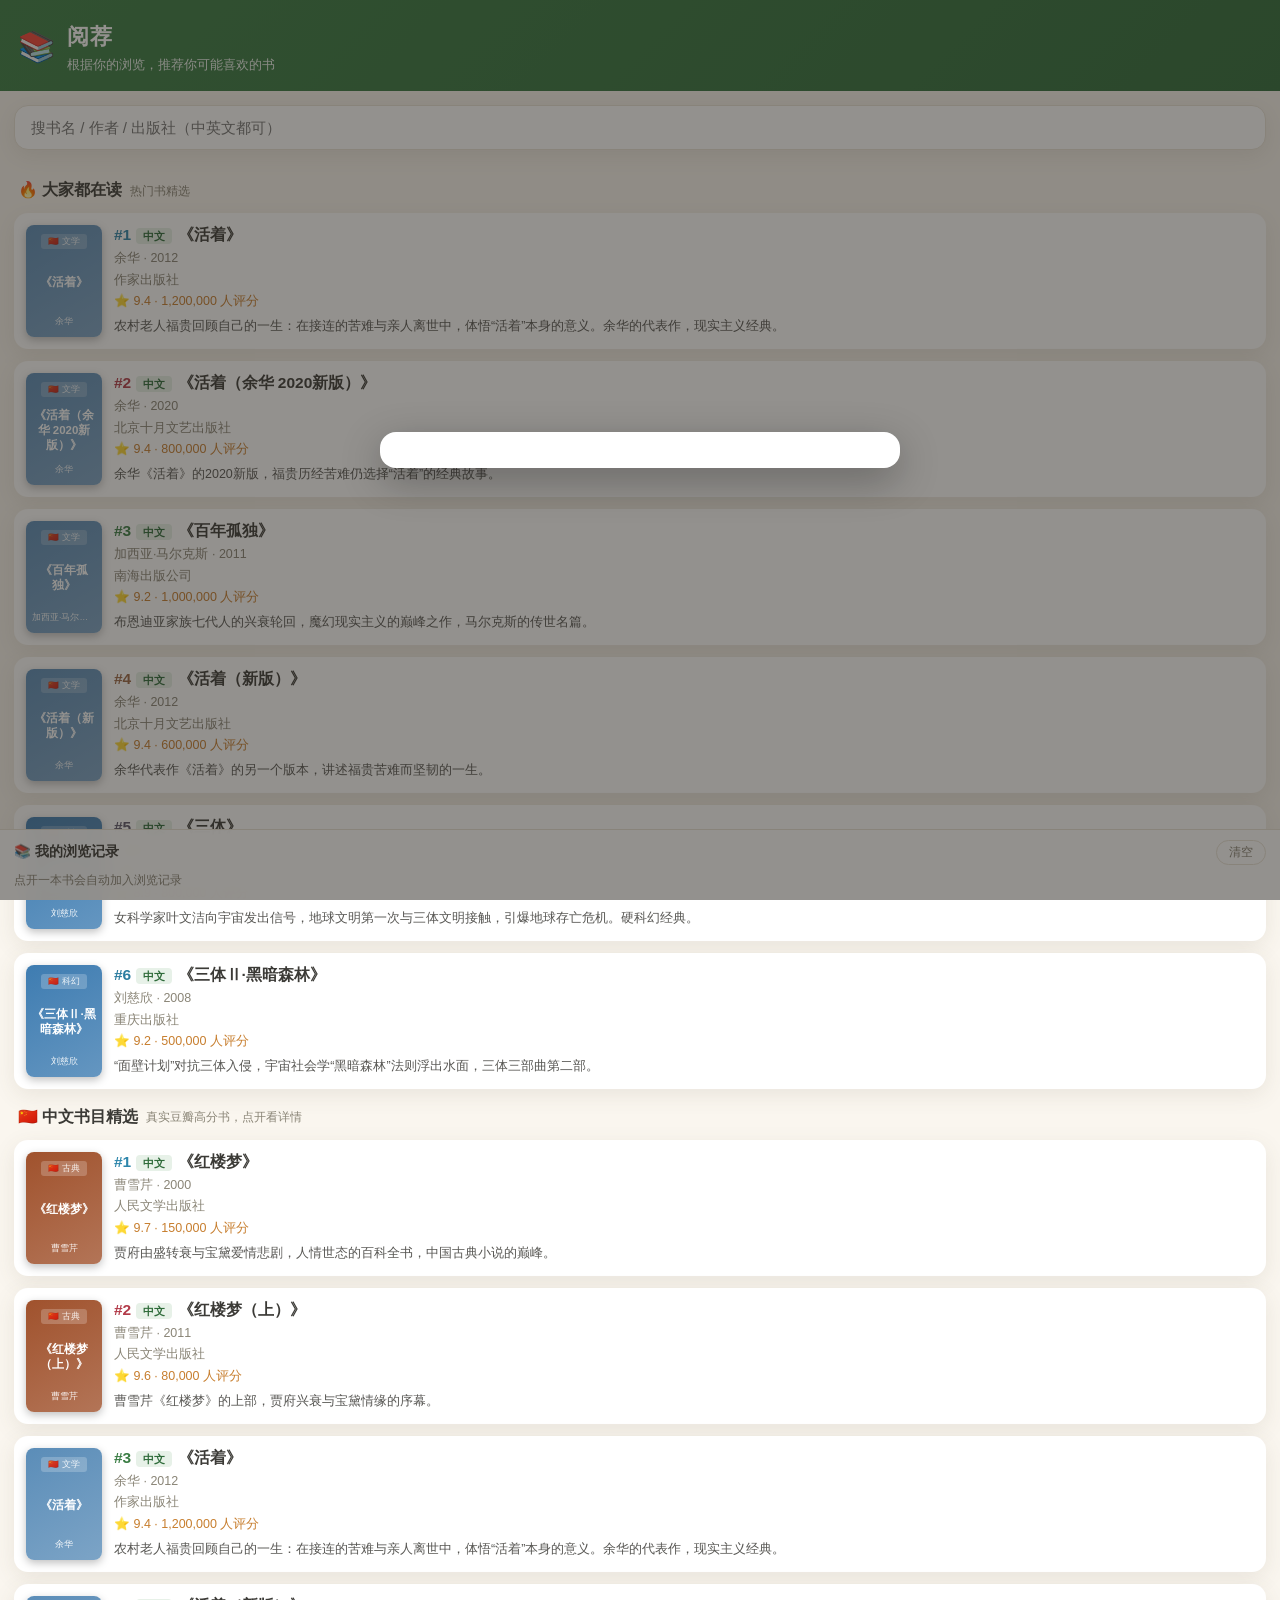
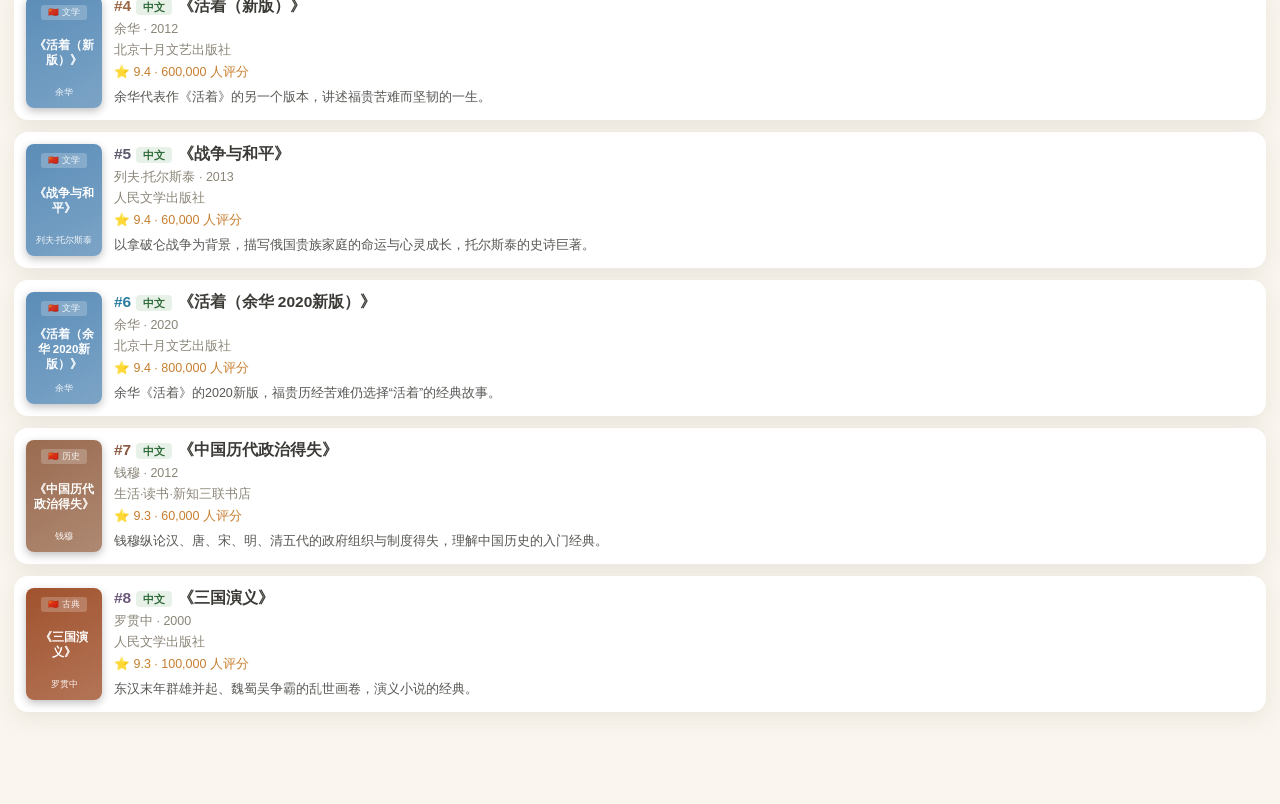
==== pwa/index.html @ 37c0f33e "PWA 纯前端站点：手机可打开、行为推荐、样式封面、数据打包脚本" ====
<!DOCTYPE html>
<html lang="zh-CN">
<head>
<meta charset="UTF-8">
<meta name="viewport" content="width=device-width, initial-scale=1.0, viewport-fit=cover">
<meta name="theme-color" content="#3a7d44">
<meta name="description" content="一个简单的书籍推荐应用，根据你的浏览自动推荐你可能喜欢的书">
<title>阅荐 · 书籍推荐</title>
<link rel="manifest" href="manifest.json">
<link rel="apple-touch-icon" href="icons/icon-192.png">
<link rel="stylesheet" href="style.css">
</head>
<body>

<header class="topbar">
  <div class="brand">
    <span class="logo">📚</span>
    <div class="brand-txt">
      <h1>阅荐</h1>
      <p>根据你的浏览，推荐你可能喜欢的书</p>
    </div>
  </div>
</header>

<!-- 搜索 -->
<section class="search-wrap">
  <input id="search-input" type="search" placeholder="搜书名 / 作者 / 出版社（中英文都可）" autocomplete="off">
</section>

<!-- 主内容 -->
<main id="main"></main>

<!-- 底部：浏览记录 / 清空 -->
<footer class="foot" id="foot">
  <div class="foot-head">
    <span>📚 我的浏览记录</span>
    <button id="clear-btn" class="ghost">清空</button>
  </div>
  <div id="history" class="history"></div>
</footer>

<!-- 详情弹窗 -->
<div id="overlay" class="overlay" hidden>
  <div class="modal" id="modal"></div>
</div>

<script src="app.js"></script>
<script>
if("serviceWorker" in navigator){
  window.addEventListener("load", ()=>{ navigator.serviceWorker.register("sw.js").catch(()=>{}); });
}
</script>
</body>
</html>
---- pwa/style.css ----
/* 阅荐 · 书籍推荐 —— 移动端优先，温暖纸质风，不依赖外网 */
:root{
  --paper:#faf6ef;      /* 纸面 */
  --card:#ffffff;
  --ink:#3b3a36;        /* 正文 */
  --sub:#8a8577;        /* 次要文字 */
  --line:#eae4d8;       /* 分隔线 */
  --accent:#3a7d44;     /* 主色 绿 */
  --accent2:#b08d57;    /* 辅色 棕 */
  --accent3:#2E86AB;    /* 蓝 */
  --radius:14px;
  --shadow:0 6px 22px rgba(90,80,60,.10);
}
*{box-sizing:border-box;-webkit-tap-highlight-color:transparent}
html,body{margin:0;padding:0}
body{
  background:var(--paper);
  color:var(--ink);
  font-family:-apple-system,BlinkMacSystemFont,"PingFang SC","Microsoft YaHei",sans-serif;
  line-height:1.55;
  padding-bottom:72px;
}

/* 顶栏 */
.topbar{
  background:linear-gradient(135deg,var(--accent) 0%,#2f6b3a 100%);
  color:#fff;
  padding:20px 18px 16px;
}
.brand{display:flex;align-items:center;gap:12px}
.logo{font-size:30px}
.brand-txt h1{margin:0;font-size:22px;letter-spacing:1px}
.brand-txt p{margin:2px 0 0;font-size:12.5px;opacity:.9}

/* 搜索 */
.search-wrap{padding:14px 14px 4px}
#search-input{
  width:100%;padding:13px 16px;font-size:15px;border:1px solid var(--line);
  border-radius:var(--radius);background:#fff;color:var(--ink);
  box-shadow:var(--shadow);outline:none;
}
#search-input:focus{border-color:var(--accent)}

/* 主内容 */
main{padding:8px 14px}
.section-title{
  font-size:16px;font-weight:700;margin:16px 4px 10px;
  display:flex;align-items:center;gap:8px;
}
.section-title .sub{font-size:12px;font-weight:400;color:var(--sub)}

/* 图书卡片 */
.book-card{
  background:var(--card);border-radius:var(--radius);box-shadow:var(--shadow);
  padding:12px;margin-bottom:12px;display:flex;gap:12px;cursor:pointer;
  transition:transform .06s ease;
}
.book-card:active{transform:scale(.985)}
.cover{
  width:76px;height:112px;border-radius:8px;flex-shrink:0;
  display:flex;flex-direction:column;align-items:center;justify-content:space-between;
  padding:9px 6px;color:#fff;text-align:center;box-shadow:0 3px 8px rgba(0,0,0,.25);
}
.cover .chip{
  font-size:8.5px;opacity:.9;background:rgba(255,255,255,.24);
  border-radius:3px;padding:1px 7px;max-width:100%;
  overflow:hidden;white-space:nowrap;text-overflow:ellipsis;
}
.cover .ctitle{
  font-size:11.5px;font-weight:700;line-height:1.3;word-break:break-all;
  display:-webkit-box;-webkit-line-clamp:4;-webkit-box-orient:vertical;overflow:hidden;
}
.cover .cauthor{font-size:8.5px;opacity:.92;max-width:100%;overflow:hidden;white-space:nowrap;text-overflow:ellipsis}
.book-info{flex:1;min-width:0}
.book-info h3{margin:0 0 3px;font-size:15.5px;line-height:1.35}
.book-info .meta{font-size:12.5px;color:var(--sub);margin:2px 0}
.book-info .stars{color:#c77e2e;font-size:12.5px}
.book-info .desc{
  font-size:12.5px;color:var(--ink);opacity:.85;margin-top:6px;
  display:-webkit-box;-webkit-line-clamp:2;-webkit-box-orient:vertical;overflow:hidden;
}
.chip-lang{
  display:inline-block;font-size:10.5px;padding:1px 7px;border-radius:4px;margin-right:6px;
}
.chip-cn{background:#e7f1e8;color:#2f6b3a}
.chip-en{background:#e7eff5;color:#2E86AB}

/* 占位/空态 */
.empty{padding:30px 16px;text-align:center;color:var(--sub);font-size:14px}

/* 底部浏览记录 */
.foot{
  position:fixed;left:0;right:0;bottom:0;z-index:20;
  background:rgba(255,255,255,.96);backdrop-filter:blur(8px);
  border-top:1px solid var(--line);padding:10px 14px;
  max-height:44vh;overflow:auto;
}
.foot-head{display:flex;align-items:center;justify-content:space-between;font-size:13.5px;font-weight:700;margin-bottom:6px}
.history{display:flex;flex-wrap:wrap;gap:6px}
.history .tag{
  background:#f0ebe0;border:1px solid var(--line);border-radius:14px;
  padding:4px 12px;font-size:12.5px;cursor:pointer;max-width:100%;
  overflow:hidden;white-space:nowrap;text-overflow:ellipsis;
}
button.ghost{
  background:none;border:1px solid var(--line);color:var(--sub);
  border-radius:14px;padding:3px 12px;font-size:12px;cursor:pointer;
}
button.ghost:active{background:#f0ebe0}

/* 弹窗 */
.overlay{
  position:fixed;inset:0;z-index:40;background:rgba(40,36,30,.5);
  display:flex;align-items:center;justify-content:center;padding:18px;
}
.modal{
  background:var(--card);border-radius:16px;width:100%;max-width:520px;
  max-height:88vh;overflow:auto;box-shadow:0 12px 40px rgba(0,0,0,.3);padding:18px;
}
.modal-head{display:flex;gap:14px;align-items:flex-start}
.modal .cover{width:96px;height:142px}
.modal h2{margin:0 0 6px;font-size:19px;line-height:1.3}
.modal .meta{font-size:13px;color:var(--sub);margin:3px 0}
.modal .desc-block{margin-top:14px;border-top:1px solid var(--line);padding-top:12px}
.modal .desc-block h4{margin:0 0 6px;font-size:13.5px;color:var(--accent)}
.modal .desc-body{font-size:13.5px;line-height:1.7;color:var(--ink)}
.modal-close{
  margin-top:16px;width:100%;padding:11px;border:none;border-radius:var(--radius);
  background:var(--accent);color:#fff;font-size:15px;cursor:pointer;
}

/* 点赞提示 */
.toast{
  position:fixed;bottom:110px;left:50%;transform:translateX(-50%);z-index:60;
  background:var(--ink);color:#fff;padding:9px 16px;border-radius:20px;font-size:13px;
  opacity:0;pointer-events:none;transition:opacity .25s;
}
.toast.show{opacity:.95}
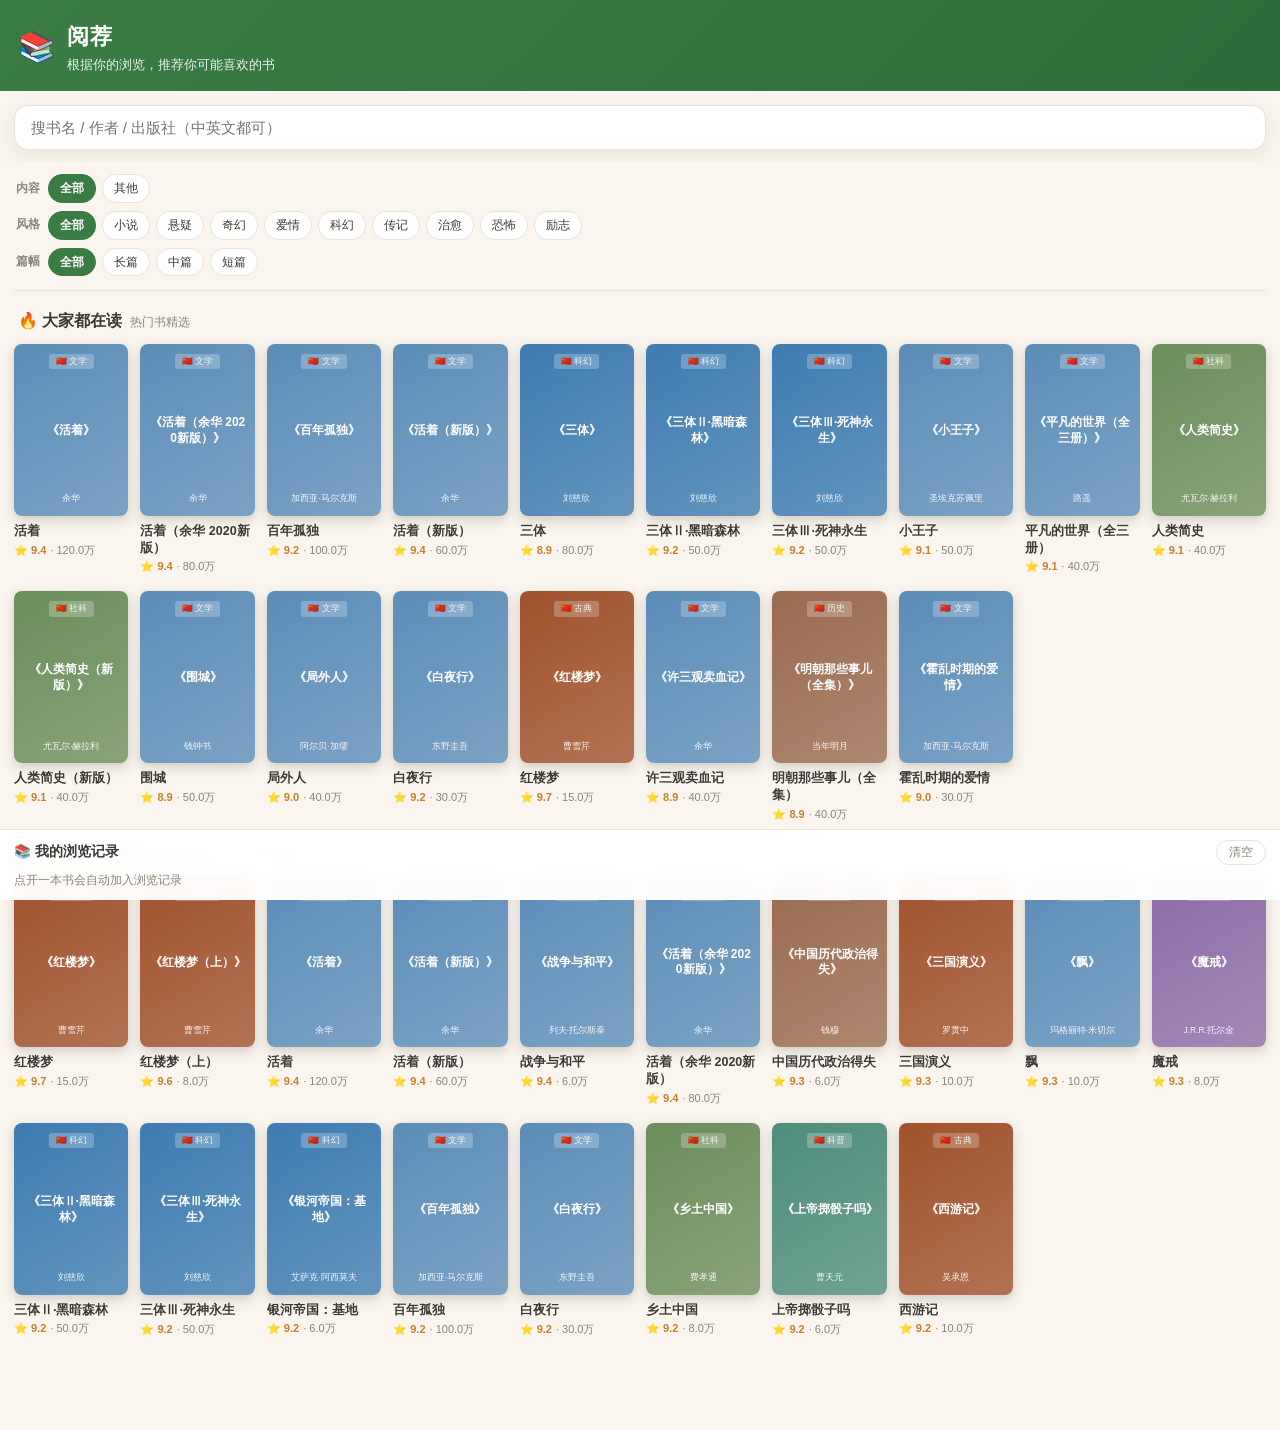
==== commit 0953d349: "fix: SW改网络优先+版本号bump，解决缓存导致旧版不更新" ====
--- a/pwa/index.html
+++ b/pwa/index.html
@@ -8,7 +8,7 @@
 <title>阅荐 · 书籍推荐</title>
 <link rel="manifest" href="manifest.json">
 <link rel="apple-touch-icon" href="icons/icon-192.png">
-<link rel="stylesheet" href="style.css">
+<link rel="stylesheet" href="style.css?v=2">
 </head>
 <body>
 
@@ -44,7 +44,7 @@
   <div class="modal" id="modal"></div>
 </div>
 
-<script src="app.js"></script>
+<script src="app.js?v=2"></script>
 <script>
 if("serviceWorker" in navigator){
   window.addEventListener("load", ()=>{ navigator.serviceWorker.register("sw.js").catch(()=>{}); });
--- a/pwa/style.css
+++ b/pwa/style.css
@@ -1,4 +1,4 @@
-/* 阅荐 · 书籍推荐 —— 移动端优先，温暖纸质风，不依赖外网 */
+/* 阅荐 · 书籍推荐 —— 阅读App风封面网格，温暖纸质，不依赖外网 */
 :root{
   --paper:#faf6ef;      /* 纸面 */
   --card:#ffffff;
@@ -10,6 +10,7 @@
   --accent3:#2E86AB;    /* 蓝 */
   --radius:14px;
   --shadow:0 6px 22px rgba(90,80,60,.10);
+  --shadow-hover:0 16px 34px rgba(60,50,35,.22);
 }
 *{box-sizing:border-box;-webkit-tap-highlight-color:transparent}
 html,body{margin:0;padding:0}
@@ -24,8 +25,7 @@
 /* 顶栏 */
 .topbar{
   background:linear-gradient(135deg,var(--accent) 0%,#2f6b3a 100%);
-  color:#fff;
-  padding:20px 18px 16px;
+  color:#fff;padding:20px 18px 16px;
 }
 .brand{display:flex;align-items:center;gap:12px}
 .logo{font-size:30px}
@@ -42,43 +42,65 @@
 #search-input:focus{border-color:var(--accent)}
 
 /* 主内容 */
-main{padding:8px 14px}
+main{padding:8px 14px 20px}
 .section-title{
-  font-size:16px;font-weight:700;margin:16px 4px 10px;
-  display:flex;align-items:center;gap:8px;
+  font-size:16px;font-weight:700;margin:18px 4px 10px;
+  display:flex;align-items:baseline;gap:8px;
 }
 .section-title .sub{font-size:12px;font-weight:400;color:var(--sub)}
 
-/* 图书卡片 */
-.book-card{
-  background:var(--card);border-radius:var(--radius);box-shadow:var(--shadow);
-  padding:12px;margin-bottom:12px;display:flex;gap:12px;cursor:pointer;
-  transition:transform .06s ease;
+/* ---------- 分类筛选栏 ---------- */
+.filter-bar{
+  position:sticky;top:0;z-index:15;background:var(--paper);
+  padding:8px 0 10px;border-bottom:1px solid var(--line);
 }
-.book-card:active{transform:scale(.985)}
-.cover{
-  width:76px;height:112px;border-radius:8px;flex-shrink:0;
+.filter-row{display:flex;align-items:center;gap:6px;overflow-x:auto;padding:4px 2px;scrollbar-width:none}
+.filter-row::-webkit-scrollbar{display:none}
+.filter-label{font-size:11.5px;color:var(--sub);flex-shrink:0;font-weight:600;margin-right:2px}
+.fchip{
+  flex-shrink:0;font-size:12px;padding:4px 11px;border-radius:14px;cursor:pointer;
+  background:#fff;border:1px solid var(--line);color:var(--ink);transition:all .15s;white-space:nowrap;
+}
+.fchip.on{background:var(--accent);border-color:var(--accent);color:#fff;font-weight:600}
+
+/* ---------- 书封面网格 ---------- */
+.book-grid{
+  display:grid;gap:16px 12px;
+  grid-template-columns:repeat(auto-fill,minmax(104px,1fr));
+}
+.book-item{cursor:pointer;min-width:0}
+.book-item .cover{
+  width:100%;aspect-ratio:2/3;border-radius:8px;position:relative;overflow:hidden;
   display:flex;flex-direction:column;align-items:center;justify-content:space-between;
-  padding:9px 6px;color:#fff;text-align:center;box-shadow:0 3px 8px rgba(0,0,0,.25);
+  padding:10px 7px;color:#fff;text-align:center;
+  box-shadow:0 4px 12px rgba(60,50,35,.22);
+  transition:transform .22s cubic-bezier(.2,.7,.3,1), box-shadow .22s ease;
 }
 .cover .chip{
-  font-size:8.5px;opacity:.9;background:rgba(255,255,255,.24);
+  font-size:8.5px;opacity:.92;background:rgba(255,255,255,.26);
   border-radius:3px;padding:1px 7px;max-width:100%;
   overflow:hidden;white-space:nowrap;text-overflow:ellipsis;
 }
 .cover .ctitle{
-  font-size:11.5px;font-weight:700;line-height:1.3;word-break:break-all;
+  font-size:12px;font-weight:700;line-height:1.32;word-break:break-all;
   display:-webkit-box;-webkit-line-clamp:4;-webkit-box-orient:vertical;overflow:hidden;
 }
 .cover .cauthor{font-size:8.5px;opacity:.92;max-width:100%;overflow:hidden;white-space:nowrap;text-overflow:ellipsis}
-.book-info{flex:1;min-width:0}
-.book-info h3{margin:0 0 3px;font-size:15.5px;line-height:1.35}
-.book-info .meta{font-size:12.5px;color:var(--sub);margin:2px 0}
-.book-info .stars{color:#c77e2e;font-size:12.5px}
-.book-info .desc{
-  font-size:12.5px;color:var(--ink);opacity:.85;margin-top:6px;
+/* 封面下方文字 */
+.bi-title{
+  font-size:12.5px;margin-top:7px;line-height:1.35;font-weight:600;color:var(--ink);
   display:-webkit-box;-webkit-line-clamp:2;-webkit-box-orient:vertical;overflow:hidden;
 }
+.bi-meta{font-size:11px;color:var(--sub);margin-top:2px;display:flex;align-items:center;gap:4px}
+.bi-meta .stars{color:#c77e2e;font-weight:600}
+
+/* 桌面端悬停特效（手机/平板无 hover 则不触发） */
+@media (hover:hover) and (pointer:fine){
+  .book-item:hover .cover{transform:translateY(-8px) scale(1.05);box-shadow:var(--shadow-shadow,var(--shadow-hover))}
+  .book-item:hover .bi-title{color:var(--accent)}
+}
+.book-item:active .cover{transform:scale(.97)}
+
 .chip-lang{
   display:inline-block;font-size:10.5px;padding:1px 7px;border-radius:4px;margin-right:6px;
 }
@@ -86,7 +108,7 @@
 .chip-en{background:#e7eff5;color:#2E86AB}
 
 /* 占位/空态 */
-.empty{padding:30px 16px;text-align:center;color:var(--sub);font-size:14px}
+.empty{padding:36px 16px;text-align:center;color:var(--sub);font-size:14px}
 
 /* 底部浏览记录 */
 .foot{
@@ -113,14 +135,17 @@
   position:fixed;inset:0;z-index:40;background:rgba(40,36,30,.5);
   display:flex;align-items:center;justify-content:center;padding:18px;
 }
+.overlay[hidden]{display:none;}
 .modal{
   background:var(--card);border-radius:16px;width:100%;max-width:520px;
   max-height:88vh;overflow:auto;box-shadow:0 12px 40px rgba(0,0,0,.3);padding:18px;
 }
 .modal-head{display:flex;gap:14px;align-items:flex-start}
-.modal .cover{width:96px;height:142px}
+.modal .cover{width:110px;height:165px;flex-shrink:0}
 .modal h2{margin:0 0 6px;font-size:19px;line-height:1.3}
 .modal .meta{font-size:13px;color:var(--sub);margin:3px 0}
+.modal .tags{margin-top:8px;display:flex;flex-wrap:wrap;gap:6px}
+.modal .tags .t{font-size:11px;background:#f0ebe0;border-radius:10px;padding:2px 9px;color:var(--accent2)}
 .modal .desc-block{margin-top:14px;border-top:1px solid var(--line);padding-top:12px}
 .modal .desc-block h4{margin:0 0 6px;font-size:13.5px;color:var(--accent)}
 .modal .desc-body{font-size:13.5px;line-height:1.7;color:var(--ink)}
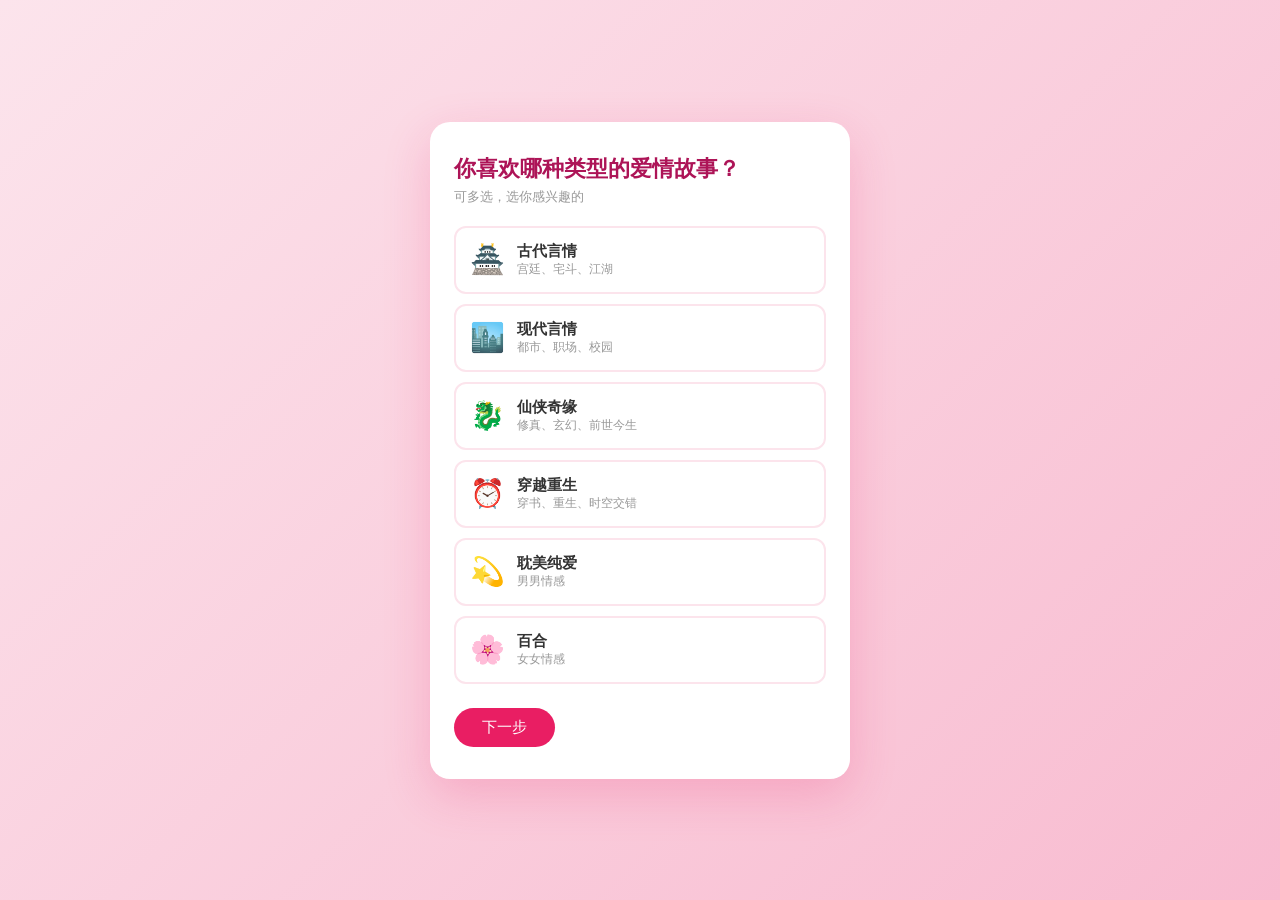
==== commit 866aff07: "转型言情: 首屏问卷+横向卡片流+粉系UI, 1191本" ====
--- a/pwa/index.html
+++ b/pwa/index.html
@@ -3,48 +3,50 @@
 <head>
 <meta charset="UTF-8">
 <meta name="viewport" content="width=device-width, initial-scale=1.0, viewport-fit=cover">
-<meta name="theme-color" content="#3a7d44">
-<meta name="description" content="一个简单的书籍推荐应用，根据你的浏览自动推荐你可能喜欢的书">
-<title>阅荐 · 书籍推荐</title>
+<meta name="theme-color" name="theme-color" content="#c2185b">
+<meta name="description" content="阅荐言情 · 发现你的下一本心动小说">
+<title>阅荐言情 · 发现你的心动小说</title>
 <link rel="manifest" href="manifest.json">
 <link rel="apple-touch-icon" href="icons/icon-192.png">
-<link rel="stylesheet" href="style.css?v=2">
+<link rel="stylesheet" href="style.css?v=3">
 </head>
 <body>
 
+<!-- 首屏引导问卷 -->
+<div id="onboarding" class="onboarding" hidden>
+  <div class="ob-card">
+    <h2 id="ob-title">欢迎来到阅荐言情</h2>
+    <p id="ob-sub">花10秒告诉我们你的偏好，推荐更懂你</p>
+    <div id="ob-body"></div>
+    <div class="ob-nav">
+      <button id="ob-back" class="ghost" hidden>上一步</button>
+      <button id="ob-next" class="primary">开始</button>
+    </div>
+  </div>
+</div>
+
 <header class="topbar">
   <div class="brand">
-    <span class="logo">📚</span>
+    <span class="logo">💘</span>
     <div class="brand-txt">
-      <h1>阅荐</h1>
-      <p>根据你的浏览，推荐你可能喜欢的书</p>
+      <h1>阅荐言情</h1>
+      <p id="greeting">发现你的下一本心动小说</p>
     </div>
   </div>
+  <button id="retry-btn" class="ghost" title="重新选择偏好" hidden>🎯 重选偏好</button>
 </header>
 
-<!-- 搜索 -->
 <section class="search-wrap">
-  <input id="search-input" type="search" placeholder="搜书名 / 作者 / 出版社（中英文都可）" autocomplete="off">
+  <input id="search-input" type="search" placeholder="搜书名 / 作者（中英文都可）" autocomplete="off">
 </section>
 
-<!-- 主内容 -->
 <main id="main"></main>
 
-<!-- 底部：浏览记录 / 清空 -->
-<footer class="foot" id="foot">
-  <div class="foot-head">
-    <span>📚 我的浏览记录</span>
-    <button id="clear-btn" class="ghost">清空</button>
-  </div>
-  <div id="history" class="history"></div>
-</footer>
-
-<!-- 详情弹窗 -->
 <div id="overlay" class="overlay" hidden>
   <div class="modal" id="modal"></div>
 </div>
 
-<script src="app.js?v=2"></script>
+<script src="app.js?v=3"></script>
 <script>
 if("serviceWorker" in navigator){
   window.addEventListener("load", ()=>{ navigator.serviceWorker.register("sw.js").catch(()=>{}); });
--- a/pwa/style.css
+++ b/pwa/style.css
@@ -1,163 +1,111 @@
-/* 阅荐 · 书籍推荐 —— 阅读App风封面网格，温暖纸质，不依赖外网 */
+/* 阅荐言情 · 粉系言情风格 + Netflix横向卡片流 */
 :root{
-  --paper:#faf6ef;      /* 纸面 */
-  --card:#ffffff;
-  --ink:#3b3a36;        /* 正文 */
-  --sub:#8a8577;        /* 次要文字 */
-  --line:#eae4d8;       /* 分隔线 */
-  --accent:#3a7d44;     /* 主色 绿 */
-  --accent2:#b08d57;    /* 辅色 棕 */
-  --accent3:#2E86AB;    /* 蓝 */
-  --radius:14px;
-  --shadow:0 6px 22px rgba(90,80,60,.10);
-  --shadow-hover:0 16px 34px rgba(60,50,35,.22);
+  --bg:#fff5f7; --card:#fff; --text:#333; --sub:#999;
+  --primary:#e91e63; --primary-d:#ad1457; --border:#fce4ec;
+  --shadow:0 2px 12px rgba(233,30,99,.08);
 }
-*{box-sizing:border-box;-webkit-tap-highlight-color:transparent}
-html,body{margin:0;padding:0}
-body{
-  background:var(--paper);
-  color:var(--ink);
-  font-family:-apple-system,BlinkMacSystemFont,"PingFang SC","Microsoft YaHei",sans-serif;
-  line-height:1.55;
-  padding-bottom:72px;
-}
+*{margin:0;padding:0;box-sizing:border-box}
+body{font-family:-apple-system,BlinkMacSystemFont,"Segoe UI","PingFang SC","Hiragino Sans GB","Microsoft YaHei",sans-serif;
+  background:var(--bg);color:var(--text);padding-bottom:40px}
 
 /* 顶栏 */
-.topbar{
-  background:linear-gradient(135deg,var(--accent) 0%,#2f6b3a 100%);
-  color:#fff;padding:20px 18px 16px;
-}
-.brand{display:flex;align-items:center;gap:12px}
-.logo{font-size:30px}
-.brand-txt h1{margin:0;font-size:22px;letter-spacing:1px}
-.brand-txt p{margin:2px 0 0;font-size:12.5px;opacity:.9}
+.topbar{background:linear-gradient(135deg,#e91e63,#c2185b);color:#fff;padding:16px 20px;
+  display:flex;justify-content:space-between;align-items:center;position:sticky;top:0;z-index:100;
+  box-shadow:0 2px 8px rgba(233,30,99,.3)}
+.brand{display:flex;align-items:center;gap:10px}
+.logo{font-size:28px}
+.brand-txt h1{font-size:20px;font-weight:700}
+.brand-txt p{font-size:12px;opacity:.9;margin-top:2px}
 
 /* 搜索 */
-.search-wrap{padding:14px 14px 4px}
-#search-input{
-  width:100%;padding:13px 16px;font-size:15px;border:1px solid var(--line);
-  border-radius:var(--radius);background:#fff;color:var(--ink);
-  box-shadow:var(--shadow);outline:none;
-}
-#search-input:focus{border-color:var(--accent)}
+.search-wrap{padding:12px 16px;position:sticky;top:64px;background:var(--bg);z-index:99}
+#search-input{width:100%;padding:12px 16px;border:2px solid var(--border);border-radius:24px;
+  font-size:15px;outline:none;background:#fff;transition:border .2s}
+#search-input:focus{border-color:var(--primary)}
 
 /* 主内容 */
-main{padding:8px 14px 20px}
-.section-title{
-  font-size:16px;font-weight:700;margin:18px 4px 10px;
-  display:flex;align-items:baseline;gap:8px;
+main{padding:8px 0}
+
+/* 横向卡片流 */
+.book-row{margin-bottom:24px}
+.row-title{font-size:17px;font-weight:700;padding:8px 16px;margin-bottom:8px;
+  border-left:4px solid var(--primary);padding-left:12px}
+.row-scroll{display:flex;gap:12px;overflow-x:auto;padding:4px 16px;
+  -webkit-overflow-scrolling:touch;scrollbar-width:thin}
+.row-scroll.single{flex-direction:column;overflow-x:hidden;overflow-y:auto}
+.row-scroll.single .card{width:100%}
+.row-scroll::-webkit-scrollbar{height:4px}
+.row-scroll::-webkit-scrollbar-thumb{background:#f8bbd0;border-radius:2px}
+
+/* 卡片 */
+.card{flex:0 0 130px;cursor:pointer;transition:transform .25s, box-shadow .25s}
+.card:hover{transform:scale(1.06) translateY(-4px);z-index:10;
+  box-shadow:0 8px 24px rgba(233,30,99,.2)}
+.card-cover-wrap{position:relative;margin-bottom:6px}
+.cover{width:130px;height:185px;border-radius:8px;overflow:hidden;
+  display:flex;flex-direction:column;justify-content:flex-end;padding:10px;
+  box-shadow:0 2px 8px rgba(0,0,0,.12)}
+.ctitle{color:#fff;font-size:12px;font-weight:700;line-height:1.3;
+  text-shadow:0 1px 3px rgba(0,0,0,.4)}
+.cauthor{color:rgba(255,255,255,.85);font-size:10px;margin-top:4px}
+.rank-badge{position:absolute;top:-4px;left:-4px;background:var(--primary);color:#fff;
+  font-size:11px;font-weight:700;padding:2px 8px;border-radius:10px;z-index:2;
+  box-shadow:0 2px 4px rgba(0,0,0,.2)}
+.card-title{font-size:12px;font-weight:600;line-height:1.3;
+  overflow:hidden;text-overflow:ellipsis;display:-webkit-box;-webkit-line-clamp:2;-webkit-box-orient:vertical}
+.card-author{font-size:11px;color:var(--sub);margin-top:2px}
+.card-stars{font-size:11px;color:#c77e2e;margin-top:2px}
+
+/* 空状态 */
+.empty{text-align:center;padding:60px 20px;color:var(--sub);font-size:14px}
+
+/* 详情弹窗 */
+.overlay{position:fixed;inset:0;background:rgba(0,0,0,.5);z-index:1000;
+  display:flex;align-items:center;justify-content:center;padding:20px}
+.modal{background:#fff;border-radius:16px;max-width:480px;width:100%;max-height:85vh;
+  overflow-y:auto;padding:24px;box-shadow:0 16px 48px rgba(0,0,0,.2)}
+.modal-head{display:flex;gap:16px;margin-bottom:16px}
+.modal-head .cover{width:110px;height:155px;flex-shrink:0}
+.modal-head h2{font-size:18px;line-height:1.4;margin-bottom:8px}
+.modal-head .meta{font-size:13px;color:var(--sub);margin-top:3px}
+.tags{margin-top:8px;display:flex;gap:6px;flex-wrap:wrap}
+.t{background:#fce4ec;color:var(--primary-d);font-size:11px;padding:2px 8px;border-radius:10px}
+.desc-block{margin-top:12px}
+.desc-block h4{font-size:14px;color:var(--primary);margin-bottom:6px}
+.desc-body{font-size:14px;line-height:1.7;color:#555;white-space:pre-wrap}
+.modal-close{display:block;margin:20px auto 0;padding:10px 32px;background:var(--primary);
+  color:#fff;border:none;border-radius:20px;font-size:14px;cursor:pointer}
+.modal-close:hover{background:var(--primary-d)}
+
+/* 首屏问卷 */
+.onboarding{position:fixed;inset:0;background:linear-gradient(135deg,#fce4ec,#f8bbd0);
+  z-index:2000;display:flex;align-items:center;justify-content:center;padding:20px}
+.ob-card{background:#fff;border-radius:20px;max-width:420px;width:100%;padding:32px 24px;
+  box-shadow:0 16px 48px rgba(233,30,99,.2)}
+.ob-card h2{font-size:22px;color:var(--primary-d);margin-bottom:4px}
+.ob-card>p{font-size:13px;color:var(--sub);margin-bottom:20px}
+.ob-opts{display:flex;flex-direction:column;gap:10px}
+.ob-opt{display:flex;align-items:center;gap:12px;padding:14px;border:2px solid #fce4ec;
+  border-radius:12px;cursor:pointer;transition:all .2s}
+.ob-opt:hover{border-color:var(--primary);background:#fff5f7}
+.ob-opt.on{border-color:var(--primary);background:#fce4ec}
+.ob-icon{font-size:28px}
+.ob-label{font-size:15px;font-weight:600}
+.ob-desc{font-size:12px;color:var(--sub)}
+.ob-nav{display:flex;justify-content:space-between;margin-top:24px}
+.primary{background:var(--primary);color:#fff;border:none;padding:10px 28px;
+  border-radius:20px;font-size:15px;cursor:pointer}
+.primary:hover{background:var(--primary-d)}
+.ghost{background:transparent;color:var(--primary);border:1px solid var(--primary);
+  padding:10px 20px;border-radius:20px;font-size:14px;cursor:pointer}
+
+/* 重选偏好按钮 */
+#retry-btn{background:rgba(255,255,255,.2);color:#fff;border:1px solid rgba(255,255,255,.4);
+  padding:6px 14px;border-radius:14px;font-size:12px;cursor:pointer}
+
+/* 响应式：手机 */
+@media(max-width:480px){
+  .card{flex:0 0 105px}
+  .cover{width:105px;height:150px}
+  .ctitle{font-size:11px}
 }
-.section-title .sub{font-size:12px;font-weight:400;color:var(--sub)}
-
-/* ---------- 分类筛选栏 ---------- */
-.filter-bar{
-  position:sticky;top:0;z-index:15;background:var(--paper);
-  padding:8px 0 10px;border-bottom:1px solid var(--line);
-}
-.filter-row{display:flex;align-items:center;gap:6px;overflow-x:auto;padding:4px 2px;scrollbar-width:none}
-.filter-row::-webkit-scrollbar{display:none}
-.filter-label{font-size:11.5px;color:var(--sub);flex-shrink:0;font-weight:600;margin-right:2px}
-.fchip{
-  flex-shrink:0;font-size:12px;padding:4px 11px;border-radius:14px;cursor:pointer;
-  background:#fff;border:1px solid var(--line);color:var(--ink);transition:all .15s;white-space:nowrap;
-}
-.fchip.on{background:var(--accent);border-color:var(--accent);color:#fff;font-weight:600}
-
-/* ---------- 书封面网格 ---------- */
-.book-grid{
-  display:grid;gap:16px 12px;
-  grid-template-columns:repeat(auto-fill,minmax(104px,1fr));
-}
-.book-item{cursor:pointer;min-width:0}
-.book-item .cover{
-  width:100%;aspect-ratio:2/3;border-radius:8px;position:relative;overflow:hidden;
-  display:flex;flex-direction:column;align-items:center;justify-content:space-between;
-  padding:10px 7px;color:#fff;text-align:center;
-  box-shadow:0 4px 12px rgba(60,50,35,.22);
-  transition:transform .22s cubic-bezier(.2,.7,.3,1), box-shadow .22s ease;
-}
-.cover .chip{
-  font-size:8.5px;opacity:.92;background:rgba(255,255,255,.26);
-  border-radius:3px;padding:1px 7px;max-width:100%;
-  overflow:hidden;white-space:nowrap;text-overflow:ellipsis;
-}
-.cover .ctitle{
-  font-size:12px;font-weight:700;line-height:1.32;word-break:break-all;
-  display:-webkit-box;-webkit-line-clamp:4;-webkit-box-orient:vertical;overflow:hidden;
-}
-.cover .cauthor{font-size:8.5px;opacity:.92;max-width:100%;overflow:hidden;white-space:nowrap;text-overflow:ellipsis}
-/* 封面下方文字 */
-.bi-title{
-  font-size:12.5px;margin-top:7px;line-height:1.35;font-weight:600;color:var(--ink);
-  display:-webkit-box;-webkit-line-clamp:2;-webkit-box-orient:vertical;overflow:hidden;
-}
-.bi-meta{font-size:11px;color:var(--sub);margin-top:2px;display:flex;align-items:center;gap:4px}
-.bi-meta .stars{color:#c77e2e;font-weight:600}
-
-/* 桌面端悬停特效（手机/平板无 hover 则不触发） */
-@media (hover:hover) and (pointer:fine){
-  .book-item:hover .cover{transform:translateY(-8px) scale(1.05);box-shadow:var(--shadow-shadow,var(--shadow-hover))}
-  .book-item:hover .bi-title{color:var(--accent)}
-}
-.book-item:active .cover{transform:scale(.97)}
-
-.chip-lang{
-  display:inline-block;font-size:10.5px;padding:1px 7px;border-radius:4px;margin-right:6px;
-}
-.chip-cn{background:#e7f1e8;color:#2f6b3a}
-.chip-en{background:#e7eff5;color:#2E86AB}
-
-/* 占位/空态 */
-.empty{padding:36px 16px;text-align:center;color:var(--sub);font-size:14px}
-
-/* 底部浏览记录 */
-.foot{
-  position:fixed;left:0;right:0;bottom:0;z-index:20;
-  background:rgba(255,255,255,.96);backdrop-filter:blur(8px);
-  border-top:1px solid var(--line);padding:10px 14px;
-  max-height:44vh;overflow:auto;
-}
-.foot-head{display:flex;align-items:center;justify-content:space-between;font-size:13.5px;font-weight:700;margin-bottom:6px}
-.history{display:flex;flex-wrap:wrap;gap:6px}
-.history .tag{
-  background:#f0ebe0;border:1px solid var(--line);border-radius:14px;
-  padding:4px 12px;font-size:12.5px;cursor:pointer;max-width:100%;
-  overflow:hidden;white-space:nowrap;text-overflow:ellipsis;
-}
-button.ghost{
-  background:none;border:1px solid var(--line);color:var(--sub);
-  border-radius:14px;padding:3px 12px;font-size:12px;cursor:pointer;
-}
-button.ghost:active{background:#f0ebe0}
-
-/* 弹窗 */
-.overlay{
-  position:fixed;inset:0;z-index:40;background:rgba(40,36,30,.5);
-  display:flex;align-items:center;justify-content:center;padding:18px;
-}
-.overlay[hidden]{display:none;}
-.modal{
-  background:var(--card);border-radius:16px;width:100%;max-width:520px;
-  max-height:88vh;overflow:auto;box-shadow:0 12px 40px rgba(0,0,0,.3);padding:18px;
-}
-.modal-head{display:flex;gap:14px;align-items:flex-start}
-.modal .cover{width:110px;height:165px;flex-shrink:0}
-.modal h2{margin:0 0 6px;font-size:19px;line-height:1.3}
-.modal .meta{font-size:13px;color:var(--sub);margin:3px 0}
-.modal .tags{margin-top:8px;display:flex;flex-wrap:wrap;gap:6px}
-.modal .tags .t{font-size:11px;background:#f0ebe0;border-radius:10px;padding:2px 9px;color:var(--accent2)}
-.modal .desc-block{margin-top:14px;border-top:1px solid var(--line);padding-top:12px}
-.modal .desc-block h4{margin:0 0 6px;font-size:13.5px;color:var(--accent)}
-.modal .desc-body{font-size:13.5px;line-height:1.7;color:var(--ink)}
-.modal-close{
-  margin-top:16px;width:100%;padding:11px;border:none;border-radius:var(--radius);
-  background:var(--accent);color:#fff;font-size:15px;cursor:pointer;
-}
-
-/* 点赞提示 */
-.toast{
-  position:fixed;bottom:110px;left:50%;transform:translateX(-50%);z-index:60;
-  background:var(--ink);color:#fff;padding:9px 16px;border-radius:20px;font-size:13px;
-  opacity:0;pointer-events:none;transition:opacity .25s;
-}
-.toast.show{opacity:.95}
